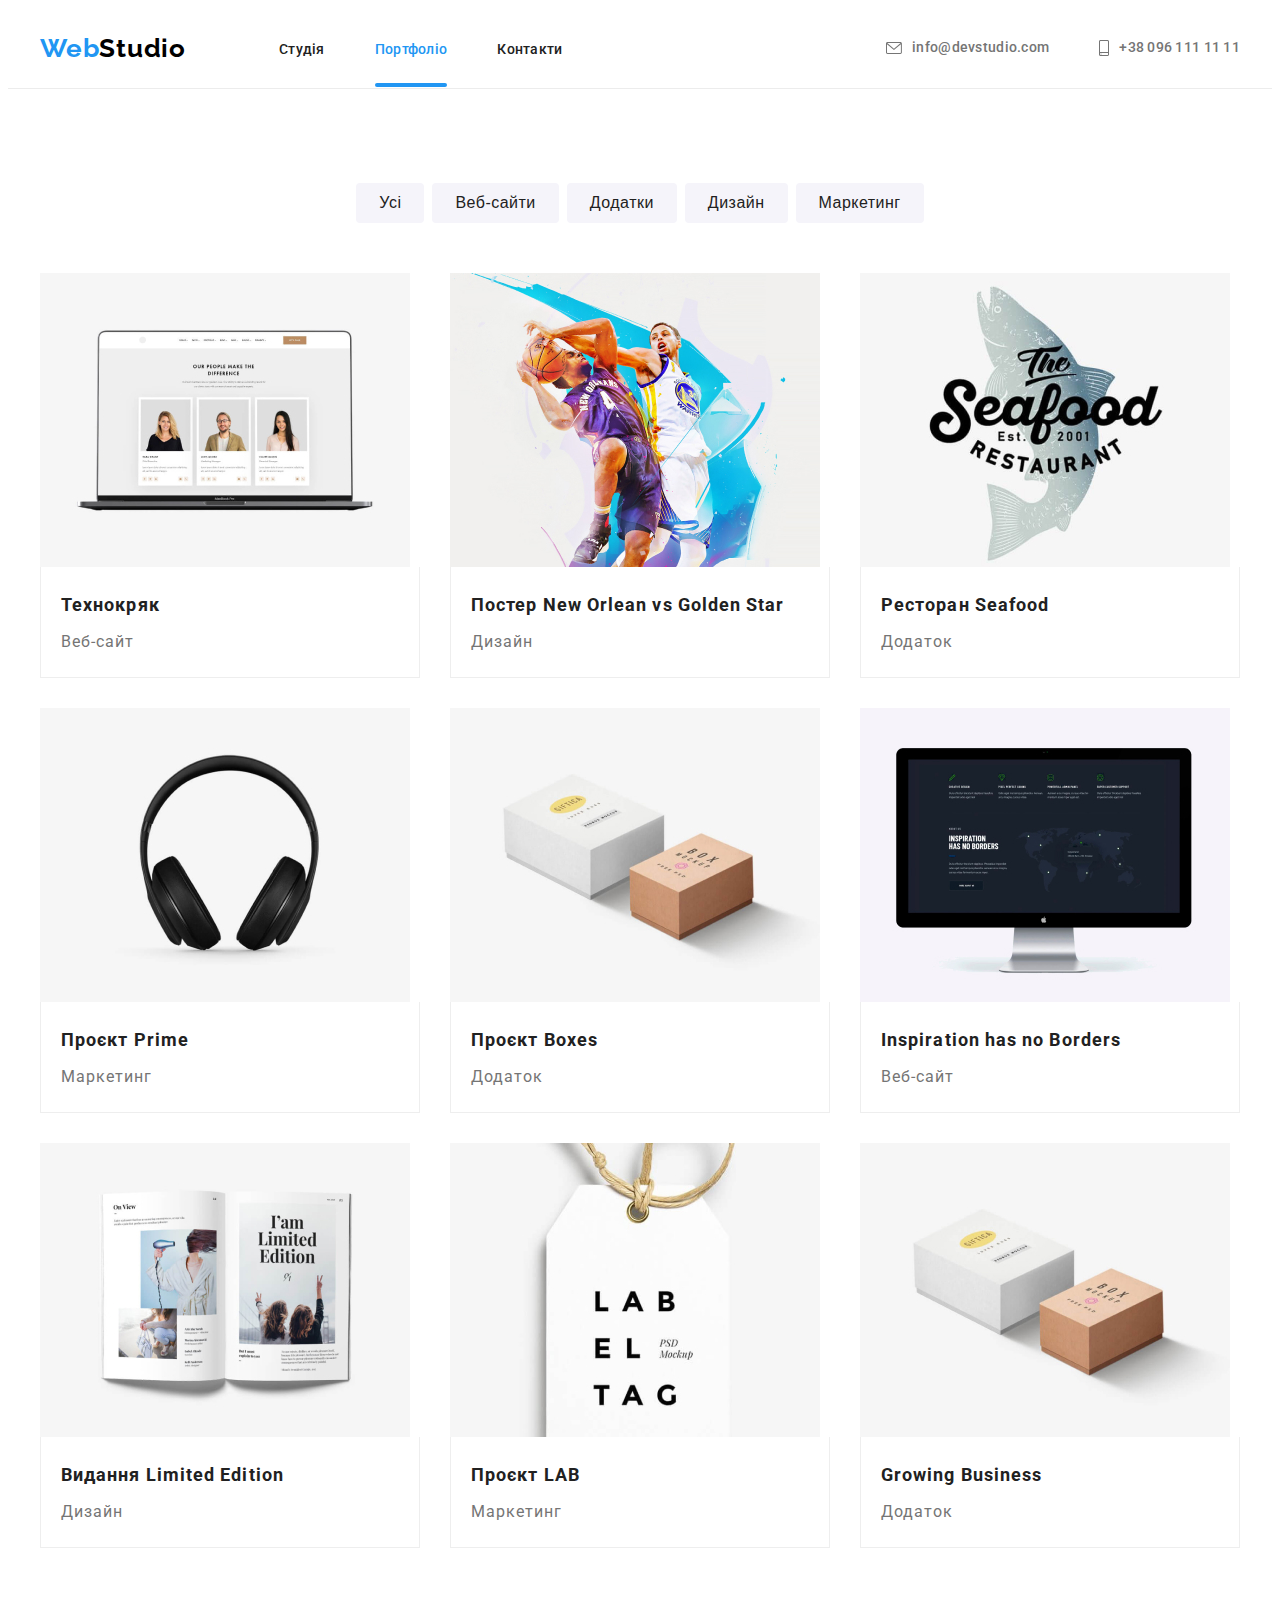
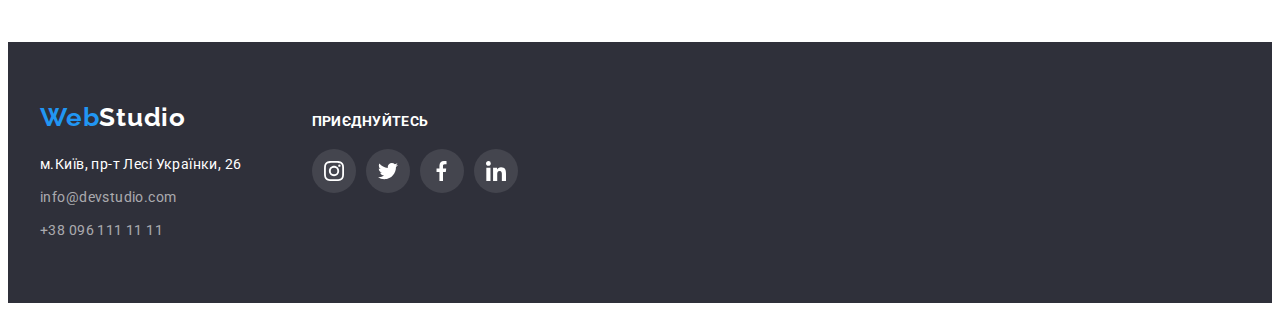
==== portfolio.html @ f52c32c6 "initial commit" ====
<!DOCTYPE html>
<html lang="uk">
  <head>
    <meta charset="UTF-8" />
    <meta http-equiv="X-UA-Compatible" content="IE=edge" />
    <meta name="viewport" content="width=device-width, initial-scale=1.0" />
    <title>Портфоліо- WebStudio</title>
    <link rel="preconnect" href="https://fonts.googleapis.com" />
    <link rel="preconnect" href="https://fonts.gstatic.com" crossorigin />
    <link
      href="https://fonts.googleapis.com/css2?family=Raleway:wght@700&family=Roboto:wght@400;500;700;900&display=swap"
      rel="stylesheet"
    />
    <link
      rel="stylesheet"
      href="https://cdnjs.cloudflare.com/ajax/libs/modern-normalize/1.1.0/modern-normalize.min.css"
      integrity="sha512-wpPYUAdjBVSE4KJnH1VR1HeZfpl1ub8YT/NKx4PuQ5NmX2tKuGu6U/JRp5y+Y8XG2tV+wKQpNHVUX03MfMFn9Q=="
      crossorigin="anonymous"
      referrerpolicy="no-referrer"
    />
    <link rel="stylesheet" href="./css/style.css" />
  </head>
  <body>
    <header class="header">
      <div class="container header-container">
        <nav class="navigation">
          <a href="./index.html" class="logo"> <span class="accent">Web</span>Studio </a>
          <ul class="nav-link">
            <li class="item"><a href="./index.html" class="nav-link-item"> Студія </a></li>
            <li class="item">
              <a href="./portfolio.html" class="nav-link-item current"> Портфоліо </a>
            </li>
            <li class="item"><a href=" " class="nav-link-item"> Контакти </a></li>
          </ul>
        </nav>
        <ul class="adress-nav">
          <li class="item adress-item">
            <a href="mailto:info@devstudio.com" class="adress-link">
              <svg class="adress-icon" width="16" height="12">
                <use href="./images/icons.svg#envelope"></use>
              </svg>
              info@devstudio.com
            </a>
          </li>

          <li class="item adress-item">
            <a href="callto:+380961111111" class="adress-link">
              <svg class="adress-icon" width="10" height="16">
                <use href="./images/icons.svg#smartphone"></use>
              </svg>
              +38 096 111 11 11
            </a>
          </li>
        </ul>
      </div>
    </header>
    <main>
      <section class="section">
        <div class="container">
          <h1 class="visually-hidden">Наші роботи</h1>
          <ul class="filter-btn">
            <li class="filter-btn-item">
              <button type="button">Усі</button>
            </li>
            <li class="filter-btn-item">
              <button type="button">Веб-сайти</button>
            </li>
            <li class="filter-btn-item">
              <button type="button">Додатки</button>
            </li>
            <li class="filter-btn-item">
              <button type="button">Дизайн</button>
            </li>
            <li class="filter-btn-item">
              <button type="button">Маркетинг</button>
            </li>
          </ul>
          <ul class="works">
            <li class="works-example-item">
              <div class="works-example-wrap">
                <img src="./images/work1.jpg" alt="головна сторінка сайту Технокряк" width="370" />
                <p class="works-example-text-top">
                  Ресурс пропонує комплексні пропозиції з різним рівнем функціоналу та сервісів. Все
                  це дозволить відвідувачу отримати вичерпні відомості про компанію чи приватну
                  особу.
                </p>
              </div>
              <div class="works-example-info">
                <h2 class="works-example-title">Технокряк</h2>
                <p class="works-example-text">Веб-сайт</p>
              </div>
            </li>
            <li class="works-example-item">
              <div class="works-example-wrap">
                <img
                  src="./images/work2.jpg"
                  alt="два баскетболіста боряться за м'яч"
                  width="370"
                />
                <p class="works-example-text-top"></p>
              </div>
              <div class="works-example-info">
                <h2 class="works-example-title">Постер New Orlean vs Golden Star</h2>
                <p class="works-example-text">Дизайн</p>
              </div>
            </li>
            <li class="works-example-item">
              <div class="works-example-wrap">
                <img src="./images/work3.jpg" alt="емблема ресторану Seafood" width="370" />
                <p class="works-example-text-top"></p>
              </div>
              <div class="works-example-info">
                <h2 class="works-example-title">Ресторан Seafood</h2>
                <p class="works-example-text">Додаток</p>
              </div>
            </li>
            <li class="works-example-item">
              <div class="works-example-wrap">
                <img src="./images/work4.jpg" alt="зображення накладних навушників" width="370" />
                <p class="works-example-text-top"></p>
              </div>
              <div class="works-example-info">
                <h2 class="works-example-title">Проєкт Prime</h2>
                <p class="works-example-text">Маркетинг</p>
              </div>
            </li>
            <li class="works-example-item">
              <div class="works-example-wrap">
                <img
                  src="./images/work5.jpg"
                  alt="зображення двох коробок різного розміру"
                  width="370"
                />
                <p class="works-example-text-top"></p>
              </div>
              <div class="works-example-info">
                <h2 class="works-example-title">Проєкт Boxes</h2>
                <p class="works-example-text">Додаток</p>
              </div>
            </li>
            <li class="works-example-item">
              <div class="works-example-wrap">
                <img
                  src="./images/work6.jpg"
                  alt="головна сторінка сайту Inspiration has no Borders"
                  width="370"
                />
                <p class="works-example-text-top"></p>
              </div>
              <div class="works-example-info">
                <h2 class="works-example-title">Inspiration has no Borders</h2>
                <p class="works-example-text">Веб-сайт</p>
              </div>
            </li>
            <li class="works-example-item">
              <div class="works-example-wrap">
                <img src="./images/work7.jpg" alt="вкладиш видання Limited Edition" width="370" />
                <p class="works-example-text-top"></p>
              </div>
              <div class="works-example-info">
                <h2 class="works-example-title">Видання Limited Edition</h2>
                <p class="works-example-text">Дизайн</p>
              </div>
            </li>
            <li class="works-example-item">
              <div class="works-example-wrap">
                <img
                  src="./images/work8.jpg"
                  alt="зображення бірки із написом LAB EL TAG"
                  width="370"
                />
                <p class="works-example-text-top"></p>
              </div>
              <div class="works-example-info">
                <h2 class="works-example-title">Проєкт LAB</h2>
                <p class="works-example-text">Маркетинг</p>
              </div>
            </li>
            <li class="works-example-item">
              <div class="works-example-wrap">
                <img
                  src="./images/work5.jpg"
                  alt="головна сторінка додатку Growing Business"
                  width="370"
                />
                <p class="works-example-text-top"></p>
              </div>
              <div class="works-example-info">
                <h2 class="works-example-title">Growing Business</h2>
                <p class="works-example-text">Додаток</p>
              </div>
            </li>
          </ul>
        </div>
      </section>
    </main>
    <footer class="footer">
      <div class="container footer-wrap">
        <div class="adress-wrap">
          <a href="./index.html" class="footer-logo"> <span class="accent">Web</span>Studio </a>
          <address class="adress">
            <ul>
              <li class="footer-adress">
                <a
                  href="https://www.google.com/maps/place/%D0%B1%D1%83%D0%BB%D1%8C%D0%B2%D0%B0%D1%80+%D0%9B%D0%B5%D1%81%D1%96+%D0%A3%D0%BA%D1%80%D0%B0%D1%97%D0%BD%D0%BA%D0%B8,+26,+%D0%9A%D0%B8%D1%97%D0%B2,+02000/@50.4265807,30.5383858,17z/data=!3m1!4b1!4m6!3m5!1s0x40d4cf0e033ecbe9:0x57a4dffefec77da0!8m2!3d50.4265807!4d30.5383858!16s%2Fg%2F1tctq5jv"
                  target="_blank"
                  rel="noopener
                noreferrer"
                  >м.Київ, пр-т Лесі Українки, 26</a
                >
              </li>
              <li class="footer-contact">
                <a href="mailto:info@devstudio.com">info@devstudio.com</a>
              </li>
              <li class="footer-contact"><a href="callto:+380961111111">+38 096 111 11 11</a></li>
            </ul>
          </address>
        </div>
        <div class="social-links-wrap">
          <p class="join">приєднуйтесь</p>
          <ul class="team-contact">
            <li class="social-contact-list">
              <a
                href=""
                class="social-contact-link footer-link"
                target="_blank"
                rel="noopener
              noreferrer"
              >
                <svg class="social-contact-icon footer-icon" width="20" height="20">
                  <use href="./images/icons.svg#instagram"></use>
                </svg>
              </a>
            </li>
            <li class="social-contact-list">
              <a
                href=""
                class="social-contact-link footer-link"
                target="_blank"
                rel="noopener
              noreferrer"
              >
                <svg class="social-contact-icon footer-icon" width="20" height="20">
                  <use href="./images/icons.svg#twitter"></use>
                </svg>
              </a>
            </li>
            <li class="social-contact-list">
              <a
                href=""
                class="social-contact-link footer-link"
                target="_blank"
                rel="noopener
              noreferrer"
              >
                <svg class="social-contact-icon footer-icon" width="20" height="20">
                  <use href="./images/icons.svg#facebook"></use>
                </svg>
              </a>
            </li>
            <li class="social-contact-list">
              <a
                href=""
                class="social-contact-link footer-link"
                target="_blank"
                rel="noopener
              noreferrer"
              >
                <svg class="social-contact-icon footer-icon" width="20" height="20">
                  <use href="./images/icons.svg#linkedin"></use>
                </svg>
              </a>
            </li>
          </ul>
        </div>
      </div>
    </footer>
  </body>
</html>
---- css/style.css ----
:root {
  --brand-color: #2196f3;
  --main-color: #212121;
  --second-color: #757575;
  --bg-color: #2f303a;
}

/* ------------------RESET---------------------- */

h1,
h2,
h3,
h4,
h5,
h6,
p {
  margin: 0;
}
ul {
  list-style: none;
  margin: 0;
  padding: 0;
}
a {
  text-decoration: none;
}
img {
  display: block;
}

/* ------------------GENERAL-------------------- */

body {
  background-color: #ffffff;
  font-family: 'Roboto', sans-serif;
  color: var(--main-color);
}
.container {
  width: 100%;
  max-width: 1200px;
  margin: 0 auto;
  padding-left: 15px;
  padding-right: 15px;
}
.section {
  padding-top: 94px;
  padding-bottom: 94px;
}
.visually-hidden {
  position: absolute;
  width: 1px;
  height: 1px;
  margin: -1px;
  border: 0;
  padding: 0;

  white-space: nowrap;
  clip-path: inset(100%);
  clip: rect(0 0 0 0);
  overflow: hidden;
}

/* ------------------HEADER-------------------- */

.header {
  border-bottom: 1px solid #ececec;
}
.header-container {
  display: flex;
  align-items: center;
}
.navigation {
  display: flex;
  align-items: center;
}
.logo {
  margin-right: 93px;
}
.logo,
.footer-logo {
  font-family: 'Raleway', sans-serif;
  font-weight: 700;
  font-size: 26px;
  line-height: 1.19;
  letter-spacing: 0.03em;
  color: #000000;
}
.accent {
  color: var(--brand-color);
}
.nav-link,
.adress-nav {
  display: flex;
  gap: 50px;
  align-items: center;
}

.adress-nav {
  margin-left: auto;
}
.nav-link a,
.adress-nav a {
  position: relative;
  padding: 32px 0;
  font-weight: 500;
  font-size: 14px;
  line-height: 1.14;
  letter-spacing: 0.02em;

  transition-property: color;
  transition-duration: 250ms;
  transition-timing-function: cubic-bezier(0.4, 0, 0.2, 1);
}
.nav-link-item {
  color: var(--main-color);
}
.nav-link a:hover,
.nav-link a:focus,
.adress-nav a:hover,
.adress-nav a:focus,
.footer-adress a:hover,
.footer-contact a:hover,
.footer-adress a:focus,
.footer-contact a:focus {
  color: var(--brand-color);
}

.current {
  color: var(--brand-color);
}
.current::after {
  content: '';
  position: absolute;
  bottom: 0;
  left: 0;
  transform: translateY(-50%);
  width: 100%;
  height: 4px;
  border-radius: 2px;
  background-color: var(--brand-color);
}
.adress-nav a {
  color: var(--second-color);
}
.adress-link {
  display: flex;
  align-items: center;
}

.adress-icon {
  fill: currentColor;
  margin-right: 10px;
}
/* ------------------HERO-------------------- */

.hero {
  max-width: 1600px;
  padding: 200px 0;
  margin-left: auto;
  margin-right: auto;
  background-color: var(--bg-color);
  text-align: center;
  background-image: linear-gradient(rgba(47, 48, 58, 0.4), rgba(47, 48, 58, 0.4)),
    url(../images/bg_image.jpg);
}

.main-title {
  width: 696px;
  margin: 0 auto 30px;

  font-weight: 900;
  font-size: 44px;
  line-height: 1.36;
  letter-spacing: 0.06em;
  text-transform: uppercase;
  color: #ffffff;
}
.btn {
  padding: 10px 32px;
  display: block;
  margin: 0 auto;
  border: 1px solid transparent;
  border-radius: 4px;

  font-weight: 700;
  font-size: 16px;
  line-height: 1.88;
  letter-spacing: 0.06em;
  color: #ffffff;
  background-color: var(--brand-color);
  cursor: pointer;
  transition-property: background-color;
  transition-duration: 250ms;
  transition-timing-function: cubic-bezier(0.4, 0, 0.2, 1);
}
.btn:hover,
.btn:focus {
  background-color: #188ce8;
}

/* ------------------FEATURES-------------------- */
.features {
  display: flex;
  gap: 30px;
}
.features-item {
  width: 270px;
}
.features-icon-wrap {
  height: 120px;
  margin-bottom: 30px;
  display: flex;
  align-items: center;
  justify-content: center;

  background: #f5f4fa;
  border: 1px solid transparent;
  border-radius: 4px;
}

.features .features-item-title {
  margin-bottom: 10px;

  font-weight: 700;
  font-size: 14px;
  line-height: 1.14;
  letter-spacing: 0.03em;
  text-transform: uppercase;
}
.features .features-item-text {
  font-size: 14px;
  line-height: 1.71;
  letter-spacing: 0.03em;
  color: var(--second-color);
}

/* -----------------WORKS-------------------- */

.works-preview {
  padding-top: 0;
}
.works-list {
  display: flex;
  gap: 30px;
}

.section-title {
  margin-bottom: 50px;

  font-weight: 700;
  font-size: 36px;
  line-height: 1.17;
  text-align: center;
  letter-spacing: 0.03em;
}
.works-wrap {
  position: relative;
}
.works-item-text {
  position: absolute;
  bottom: 0;
  padding-top: 27px;
  padding-bottom: 27px;
  width: 100%;

  font-weight: 700;
  font-size: 14px;
  line-height: 1.14;
  text-align: center;
  letter-spacing: 0.03em;
  text-transform: uppercase;

  color: #ffffff;
  background-color: rgba(47, 48, 58, 0.8);
}
/* ------------------TEAM-------------------- */

.employee {
  background-color: #f5f4fa;
}
.team {
  display: flex;
  gap: 30px;
}
.team .team-member-name {
  margin-bottom: 10px;

  font-weight: 500;
  font-size: 16px;
  line-height: 1.19;
  text-align: center;
  letter-spacing: 0.03em;
}
.team .team-member-position {
  margin-bottom: 16px;

  font-size: 16px;
  line-height: 1.19;
  text-align: center;
  letter-spacing: 0.03em;
  color: var(--second-color);
}
.team-member {
  background-color: #ffffff;
  border-radius: 0px 0px 4px 4px;
  box-shadow: 0px 1px 3px rgba(0, 0, 0, 0.12), 0px 1px 1px rgba(0, 0, 0, 0.14),
    0px 2px 1px rgba(0, 0, 0, 0.2);
}
.team-member-info {
  padding-top: 30px;
  padding-bottom: 30px;
}

.team-contact {
  display: flex;
  gap: 10px;
  align-items: center;
  justify-content: center;
}
.social-contact-link {
  display: flex;
  align-items: center;
  justify-content: center;

  width: 44px;
  height: 44px;
  color: #afb1b8;
  background-color: #ffffff;
  border-radius: 50%;
  transition-property: background-color, color;
  transition-duration: 250ms;
  transition-timing-function: cubic-bezier(0.4, 0, 0.2, 1);
}
.social-contact-link:hover,
.social-contact-link:focus {
  color: #ffffff;
  background-color: var(--brand-color);
}
.social-contact-icon {
  fill: currentColor;
}

/* -----------------CLIENTS-------------------- */

.clients-list {
  display: flex;
  gap: 30px;
}
.clients-link {
  width: 170px;
  height: 92px;
  display: flex;
  align-items: center;
  justify-content: center;
  color: #afb1b8;
  border: 1px solid #afb1b8;
  border-radius: 4px;
  transition-property: color, border;
  transition-duration: 250ms;
  transition-timing-function: cubic-bezier(0.4, 0, 0.2, 1);
}
.clients-link:hover,
.clients-link:focus {
  color: var(--brand-color);
  border: 1px solid var(--brand-color);
}

.clients-icon {
  fill: currentColor;
}
/* ------------------PORTFOLIO-------------------- */

.filter-btn {
  display: flex;
  justify-content: center;
  margin-bottom: 50px;
  gap: 8px;
}

.filter-btn button {
  padding: 6px 22px;
  border-radius: 4px;
  border: 1px solid transparent;

  font-weight: 500;
  font-size: 16px;
  line-height: 1.63;
  text-align: center;
  letter-spacing: 0.03em;
  background-color: #f5f4fa;
  color: var(--main-color);
  cursor: pointer;
  transition-property: background-color, box-shadow, color;
  transition-duration: 250ms;
  transition-timing-function: cubic-bezier(0.4, 0, 0.2, 1);
}
.filter-btn button:hover,
.filter-btn button:focus {
  color: #ffffff;
  background-color: var(--brand-color);
  box-shadow: 0px 3px 1px rgba(0, 0, 0, 0.1), 0px 1px 2px rgba(0, 0, 0, 0.08),
    0px 2px 2px rgba(0, 0, 0, 0.12);
}
.works {
  display: flex;
  flex-wrap: wrap;
  gap: 30px;
}
.works-example-item {
  width: calc((100% - 60px) / 3);
  transition-property: box-shadow;
  transition-duration: 250ms;
  transition-timing-function: cubic-bezier(0.4, 0, 0.2, 1);
}
.works-example-item:hover .works-example-text-top {
  transform: translateY(0);
}
.works-example-item:hover {
  box-shadow: 0px 1px 1px rgba(0, 0, 0, 0.12), 0px 4px 4px rgba(0, 0, 0, 0.06),
    1px 4px 6px rgba(0, 0, 0, 0.16);
}
.works .works-example-title {
  margin-bottom: 4px;

  font-weight: 700;
  font-size: 18px;
  line-height: 2;
  letter-spacing: 0.06em;
}
.works .works-example-text {
  font-size: 16px;
  line-height: 1.88;
  letter-spacing: 0.06em;
  color: var(--second-color);
}
.works-example-info {
  padding: 20px;

  border-right: 1px solid #eeeeee;
  border-left: 1px solid #eeeeee;
  border-bottom: 1px solid #eeeeee;
}
.works-example-wrap {
  position: relative;
  overflow: hidden;
}
.works-example-text-top {
  position: absolute;
  top: 0;
  padding-top: 63px;
  padding-left: 24px;
  padding-right: 24px;
  height: 100%;
  width: 100%;
  font-size: 18px;
  line-height: 1.56;
  letter-spacing: 0.03em;

  color: #ffffff;
  background-color: rgba(33, 150, 243, 0.9);

  transform: translateY(100%);
  transition-property: transform;
  transition-duration: 250ms;
  transition-timing-function: cubic-bezier(0.4, 0, 0.2, 1);
}

/* ------------------FOOTER-------------------- */
.footer-wrap {
  display: flex;
  align-items: baseline;
  gap: 70px;
}
.footer {
  background-color: var(--bg-color);
  padding-top: 60px;
  padding-bottom: 60px;
}
.adress {
  margin-top: 20px;
  font-style: normal;
}
.adress li:not(:last-child) {
  margin-bottom: 9px;
}
.footer-logo {
  color: #ffffff;
}
.footer-adress a,
.footer-contact a {
  color: #ffffff;

  font-size: 14px;
  line-height: 1.71;
  letter-spacing: 0.03em;
}
.footer-contact a {
  color: rgba(255, 255, 255, 0.6);
}
.join {
  margin-bottom: 20px;

  font-weight: 700;
  font-size: 14px;
  line-height: 1, 14;
  letter-spacing: 0.03em;
  text-transform: uppercase;
  color: #ffffff;
}
.footer-link {
  color: #ffffff;
  background-color: rgba(255, 255, 255, 0.1);
  transition-property: background-color;
  transition-duration: 250ms;
  transition-timing-function: cubic-bezier(0.4, 0, 0.2, 1);
}
.footer-link:hover,
.footer-link:focus {
  background-color: var(--brand-color);
}
.footer-icon {
  fill: currentColor;
}

/* ------------------MODAL-------------------- */

.backdrop {
  position: fixed;
  top: 0;
  left: 0;
  width: 100%;
  height: 100%;
  background-color: rgba(0, 0, 0, 0.2);
  transition: opacity 150ms linear, visibility 150ms linear;
}
.backdrop.is-hidden {
  visibility: hidden;
  opacity: 0;
  pointer-events: none;
}

.modal {
  position: absolute;
  top: 50%;
  left: 50%;

  min-width: 528px;
  min-height: 581px;
  background: #ffffff;
  box-shadow: 0px 1px 3px rgba(0, 0, 0, 0.12), 0px 1px 1px rgba(0, 0, 0, 0.14),
    0px 2px 1px rgba(0, 0, 0, 0.2);
  border-radius: 4px;

  transform: translate(-50%, -50%);
  transition: transform 200ms ease-in;
}

.backdrop.is-hidden .modal {
  transform: translate(-50%, -70%);
}

.close-btn {
  display: flex;
  justify-content: center;
  align-items: center;

  position: absolute;
  top: 0;
  right: 0;
  margin: 8px;
  width: 30px;
  height: 30px;
  border-radius: 50%;
  border: 1px solid #afb1b8;
  background-color: #ffffff;
  cursor: pointer;
}
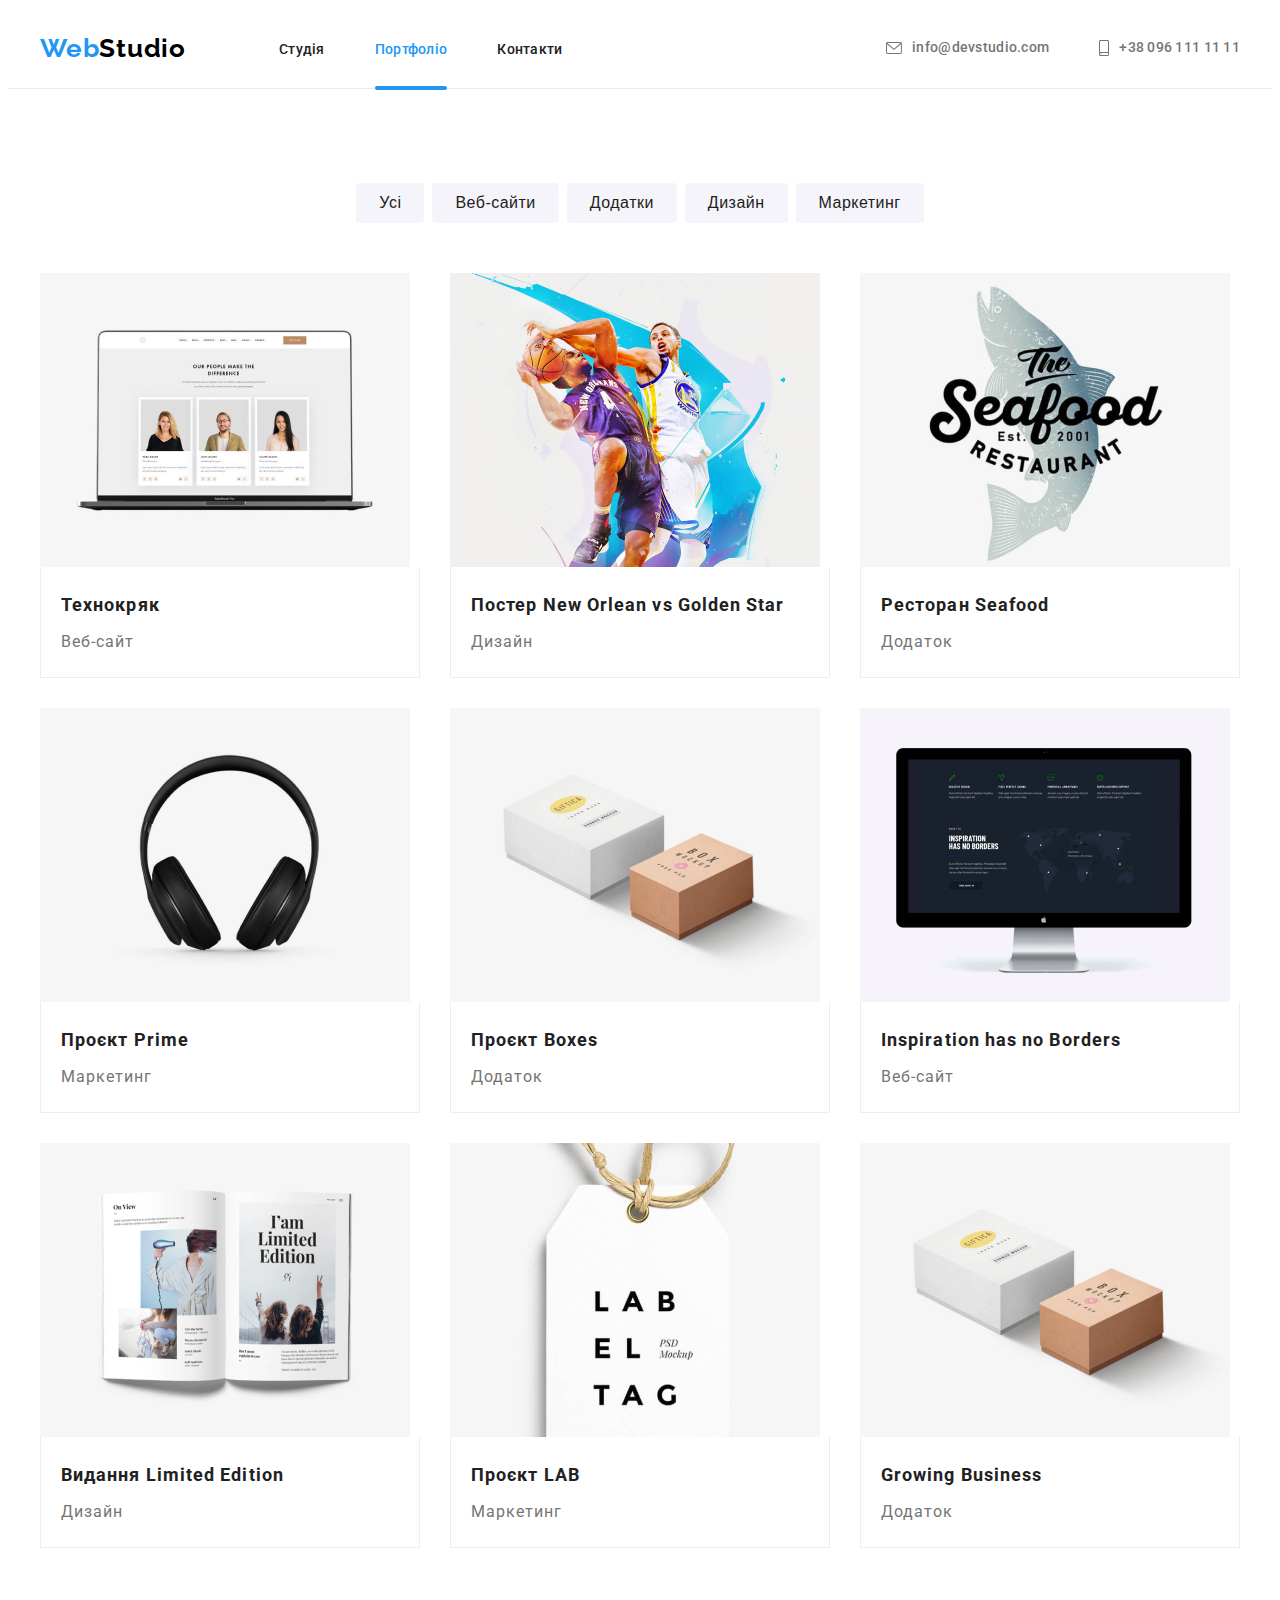
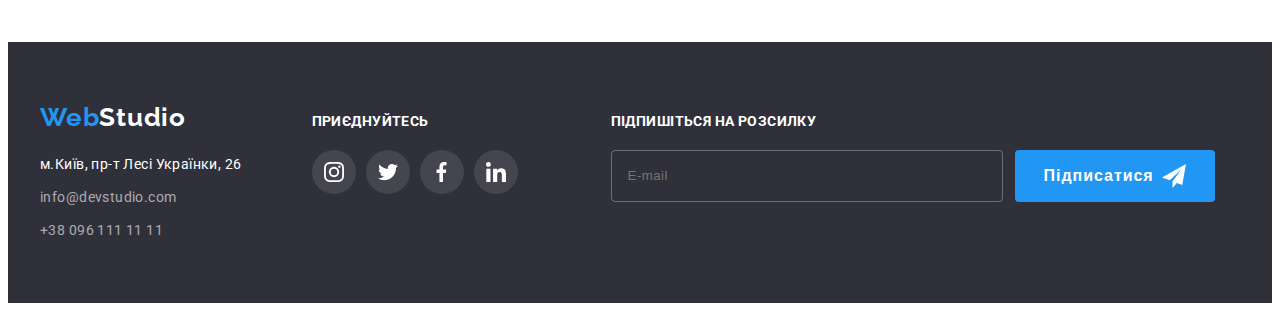
==== commit 441aab83: "added forms" ====
--- a/portfolio.html
+++ b/portfolio.html
@@ -273,6 +273,26 @@
             </li>
           </ul>
         </div>
+        <div class="mailing">
+          <form class="mailing-form" name="mailing_form">
+            <label for="mailing_form" class="mailing-label join">Підпишіться на розсилку</label>
+            <div class="mailing-wrap">
+              <input
+                type="email"
+                class="mailing-input"
+                name="user-email"
+                placeholder="E-mail"
+                id="user-email"
+              />
+              <button type="submit" class="btn subscribe">
+                Підписатися
+                <svg class="send" width="24" height="24">
+                  <use href="./images/icons.svg#icon-send"></use>
+                </svg>
+              </button>
+            </div>
+          </form>
+        </div>
       </div>
     </footer>
   </body>
--- a/css/style.css
+++ b/css/style.css
@@ -27,7 +27,10 @@
 img {
   display: block;
 }
-
+button {
+  padding: 0;
+  cursor: pointer;
+}
 /* ------------------GENERAL-------------------- */
 
 body {
@@ -131,7 +134,7 @@
 .current::after {
   content: '';
   position: absolute;
-  bottom: 0;
+  bottom: -3px;
   left: 0;
   transform: translateY(-50%);
   width: 100%;
@@ -176,7 +179,9 @@
   color: #ffffff;
 }
 .btn {
-  padding: 10px 32px;
+  padding-top: 10px;
+  padding-bottom: 10px;
+  width: 216px;
   display: block;
   margin: 0 auto;
   border: 1px solid transparent;
@@ -188,7 +193,7 @@
   letter-spacing: 0.06em;
   color: #ffffff;
   background-color: var(--brand-color);
-  cursor: pointer;
+
   transition-property: background-color;
   transition-duration: 250ms;
   transition-timing-function: cubic-bezier(0.4, 0, 0.2, 1);
@@ -389,7 +394,7 @@
   letter-spacing: 0.03em;
   background-color: #f5f4fa;
   color: var(--main-color);
-  cursor: pointer;
+
   transition-property: background-color, box-shadow, color;
   transition-duration: 250ms;
   transition-timing-function: cubic-bezier(0.4, 0, 0.2, 1);
@@ -502,7 +507,7 @@
 
   font-weight: 700;
   font-size: 14px;
-  line-height: 1, 14;
+  line-height: 1.14;
   letter-spacing: 0.03em;
   text-transform: uppercase;
   color: #ffffff;
@@ -521,7 +526,38 @@
 .footer-icon {
   fill: currentColor;
 }
-
+.mailing-wrap {
+  display: flex;
+  gap: 12px;
+  margin-top: 20px;
+}
+.mailing {
+  margin-left: 23px;
+}
+.mailing-input {
+  display: block;
+  padding: 15px 16px;
+  width: 358px;
+  border: 1px solid rgba(255, 255, 255, 0.3);
+  border-radius: 4px;
+  color: rgba(255, 255, 255, 0.6);
+  line-height: 1.25;
+  letter-spacing: 0.03em;
+  background-color: transparent;
+}
+.subscribe {
+  width: 200px;
+  position: relative;
+  padding: 10px 62px 10px 28px;
+}
+.send {
+  position: absolute;
+  top: 50%;
+  right: 28px;
+  transform: translateY(-50%);
+
+  fill: currentColor;
+}
 /* ------------------MODAL-------------------- */
 
 .backdrop {
@@ -531,7 +567,7 @@
   width: 100%;
   height: 100%;
   background-color: rgba(0, 0, 0, 0.2);
-  transition: opacity 150ms linear, visibility 150ms linear;
+  transition: opacity 250ms linear, visibility 250ms linear;
 }
 .backdrop.is-hidden {
   visibility: hidden;
@@ -543,6 +579,8 @@
   position: absolute;
   top: 50%;
   left: 50%;
+  padding-left: 40px;
+  padding-right: 40px;
 
   min-width: 528px;
   min-height: 581px;
@@ -573,5 +611,140 @@
   border-radius: 50%;
   border: 1px solid #afb1b8;
   background-color: #ffffff;
-  cursor: pointer;
-}
+
+  transition-property: fill;
+  transition-duration: 250ms;
+  transition-timing-function: cubic-bezier(0.4, 0, 0.2, 1);
+}
+.close-btn:hover,
+.close-btn:focus {
+  fill: var(--brand-color);
+}
+.modal-label {
+  margin: 40px 40px 12px;
+  font-weight: 700;
+  font-size: 20px;
+  line-height: 1.15;
+  text-align: center;
+  letter-spacing: 0.03em;
+}
+.register-form-label {
+  display: block;
+  margin-bottom: 4px;
+  margin-top: 10px;
+
+  font-size: 12px;
+  line-height: 1.17;
+  letter-spacing: 0.01em;
+  color: var(--second-color);
+}
+.register-form-group {
+  position: relative;
+  display: block;
+  margin-top: 5px;
+}
+
+.register-form-input {
+  width: 100%;
+  height: 40px;
+  padding-left: 42px;
+
+  border: 1px solid rgba(33, 33, 33, 0.2);
+  border-radius: 4px;
+  outline: transparent;
+
+  transition-property: border;
+  transition-duration: 250ms;
+  transition-timing-function: cubic-bezier(0.4, 0, 0.2, 1);
+}
+.register-form-input:focus {
+  border: 1px solid var(--brand-color);
+}
+.register-form-input:focus + .register-form-icon {
+  fill: var(--brand-color);
+}
+.register-form-icon {
+  position: absolute;
+  top: 50%;
+  left: 12px;
+  transform: translateY(-50%);
+
+  transition-property: fill;
+  transition-duration: 250ms;
+  transition-timing-function: cubic-bezier(0.4, 0, 0.2, 1);
+}
+.register-form-agreement {
+  display: flex;
+  align-items: center;
+  justify-content: center;
+  gap: 7px;
+  margin-top: 20px;
+}
+
+.register-form-text {
+  font-size: 14px;
+  line-height: 1.71;
+  letter-spacing: 0.03em;
+  color: var(--second-color);
+  user-select: none;
+}
+
+.register-form-link {
+  color: var(--brand-color);
+  text-decoration: underline;
+}
+
+.uncheck {
+  opacity: 1;
+  transition-property: opacity;
+  transition-duration: 250ms;
+  transition-timing-function: cubic-bezier(0.4, 0, 0.2, 1);
+}
+
+.register-form-checkbox:checked + .register-form-checkbox-icon .uncheck {
+  opacity: 0;
+}
+
+.check {
+  opacity: 0;
+  transition-property: opacity;
+  transition-duration: 250ms;
+  transition-timing-function: cubic-bezier(0.4, 0, 0.2, 1);
+}
+
+.register-form-checkbox:checked + .register-form-checkbox-icon .check {
+  opacity: 1;  
+}
+
+.register-form-checkbox:focus-visible + .register-form-checkbox-icon {
+  outline: 1px solid var(--brand-color);
+}
+
+.modal-text {
+  width: 100%;
+  height: 120px;
+  border: 1px solid rgba(33, 33, 33, 0.2);
+  border-radius: 4px;
+  outline: transparent;
+  font-size: 12px;
+  line-height: 1.17;
+  letter-spacing: 0.01em;
+  color: var(--main-color);
+  padding: 12px 16px;
+  resize: none;
+}
+.modal-text:focus {
+  border: 1px solid var(--brand-color);
+}
+.modal-text::placeholder {
+  font-size: 12px;
+  line-height: 1.17;
+  letter-spacing: 0.01em;
+  color: rgba(117, 117, 117, 0.5);
+}
+.submit {
+  width: 200px;
+  margin-top: 30px;
+  margin-bottom: 40px;
+  box-shadow: 0px 4px 4px rgba(0, 0, 0, 0.15);
+}
